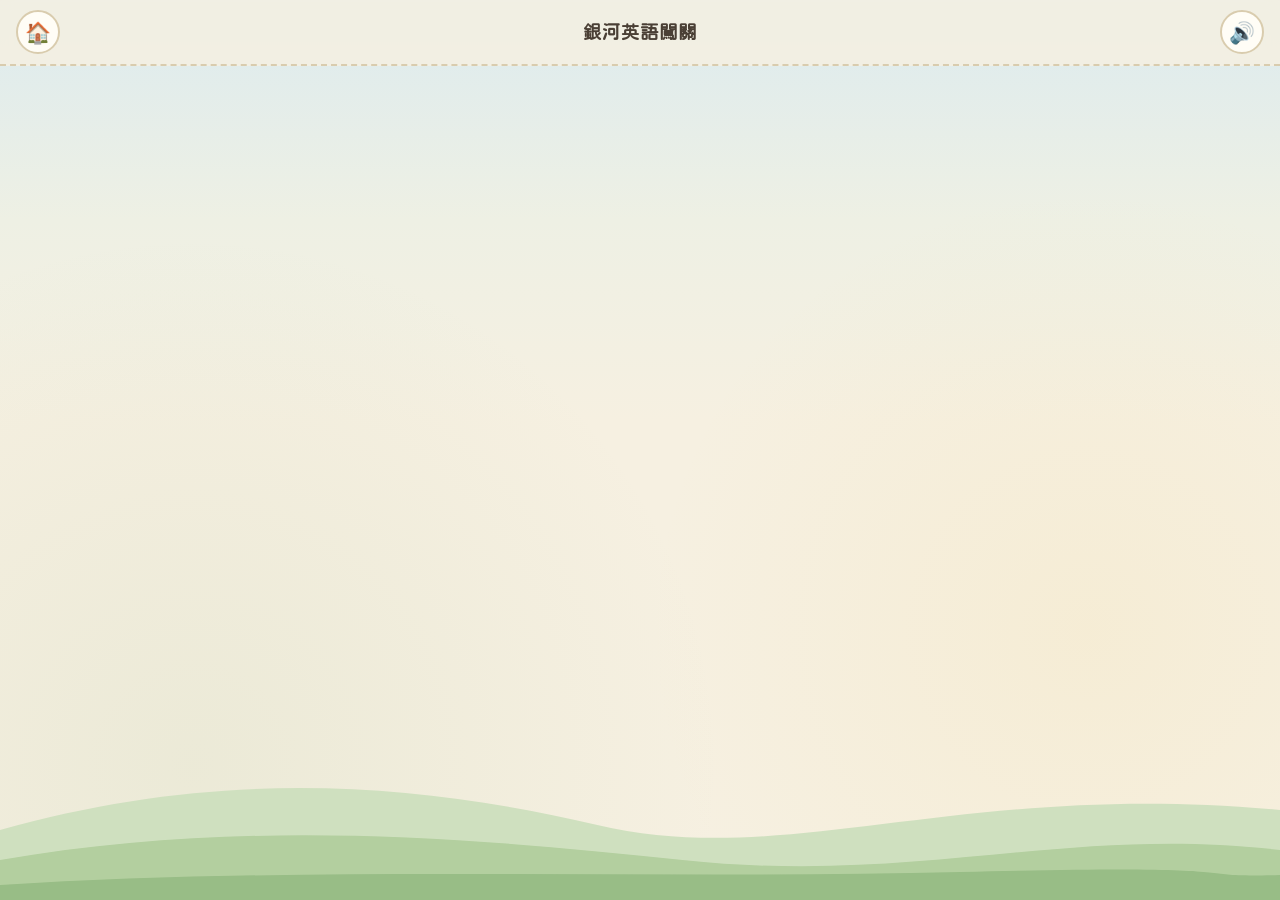
==== classic.html @ 451471b9 "Replace main game with Word Hero RPG; keep old game as classic.html Co-Authored-By: Claude Opus 5.5 " ====
<!doctype html>
<html lang="zh-Hant">
<head>
  <meta charset="utf-8">
  <meta name="viewport" content="width=device-width, initial-scale=1, user-scalable=no">
  <title>銀河英語闖關</title>
  <link rel="preconnect" href="https://fonts.googleapis.com">
  <link rel="preconnect" href="https://fonts.gstatic.com" crossorigin>
  <link rel="stylesheet" href="https://fonts.googleapis.com/css2?family=Huninn&display=swap">
  <link rel="stylesheet" href="css/style.css">
</head>
<body>
  <div id="scenery" aria-hidden="true">
    <svg class="hills" viewBox="0 0 1200 160" preserveAspectRatio="none">
      <path d="M0 90 C 200 30, 380 40, 560 85 S 900 40, 1200 70 L1200 160 L0 160Z" fill="#cfe0bf"/>
      <path d="M0 120 C 220 80, 420 95, 640 120 S 1000 85, 1200 110 L1200 160 L0 160Z" fill="#b3cf9f"/>
      <path d="M0 145 C 300 125, 600 140, 900 132 S 1100 138, 1200 135 L1200 160 L0 160Z" fill="#98bd86"/>
    </svg>
  </div>

  <header class="topbar">
    <button id="btn-home" class="icon-btn" title="回首頁">🏠</button>
    <div id="top-title">銀河英語闖關</div>
    <div class="top-right">
      <span id="timer" class="timer hidden">0:00</span>
      <button id="btn-sound" class="icon-btn" title="聲音開關">🔊</button>
    </div>
  </header>

  <main id="app"></main>
  <div id="toast" class="toast hidden"></div>

  <script src="js/data.js"></script>
  <script src="js/game.js"></script>
<script src="https://kuog88.github.io/home-button.js" defer></script>
</body>
</html>
---- css/style.css ----
/* 清新手繪風：米白紙張底、天空、草原、水彩色 */
:root {
  --paper: #f6f0e1;
  --paper-deep: #ece2c9;
  --card: #fffdf6;
  --ink: #4a3f35;
  --muted: #8a7d6b;
  --line: #d9ccae;
  --moss: #8fb27f;
  --moss-dark: #6b8f5e;
  --sky: #a9cfe0;
  --sky-dark: #7aa9c0;
  --sun: #f2cd6b;
  --sun-dark: #cfa646;
  --rose: #e8a294;
  --rose-dark: #c77d70;
  --good: #bfe0b4;
  --bad: #f5c8bf;
  /* NYT Crossword 式格子，換成柔和配色 */
  --cell-active: #f7dc86;
  --cell-word: #dcece2;
  --cell-border: #4a3f35;
  --radius: 24px;
  --shadow: 0 6px 0 var(--paper-deep), 0 10px 24px rgba(110, 90, 60, .12);
}

* { box-sizing: border-box; -webkit-tap-highlight-color: transparent; }

html, body { margin: 0; min-height: 100%; }

body {
  font-family: "Huninn", "Noto Sans TC", "Microsoft JhengHei", "PingFang TC", system-ui, sans-serif;
  color: var(--ink);
  background:
    radial-gradient(circle at 15% 85%, rgba(143, 178, 127, .10), transparent 40%),
    radial-gradient(circle at 85% 70%, rgba(242, 205, 107, .10), transparent 35%),
    linear-gradient(180deg, #dcebef 0, #eef0e4 220px, var(--paper) 420px);
  background-color: var(--paper);
  background-attachment: fixed;
  overflow-x: hidden;
  user-select: none;
}

button { font-family: inherit; cursor: pointer; border: none; color: inherit; }

.hidden { display: none !important; }

/* ---------- 背景：飄動的雲與遠方草原 ---------- */
#scenery { position: fixed; inset: 0; pointer-events: none; z-index: 0; overflow: hidden; }
.cloud {
  position: absolute; width: 120px; height: 38px; border-radius: 40px;
  background: #fff; opacity: .9;
  box-shadow: 0 4px 0 rgba(169, 207, 224, .35);
  animation: drift linear infinite;
}
.cloud::before, .cloud::after {
  content: ""; position: absolute; background: #fff; border-radius: 50%;
}
.cloud::before { width: 54px; height: 54px; top: -26px; left: 18px; }
.cloud::after { width: 40px; height: 40px; top: -18px; left: 60px; }
@keyframes drift { from { transform: translateX(-200px); } to { transform: translateX(110vw); } }

.hills { position: absolute; left: 0; right: 0; bottom: 0; width: 100%; height: 160px; }

/* ---------- 上方列 ---------- */
.topbar {
  position: sticky; top: 0; z-index: 10;
  display: flex; align-items: center; justify-content: space-between; gap: 8px;
  padding: 10px 16px;
  background: rgba(246, 240, 225, .82); backdrop-filter: blur(6px);
  border-bottom: 2px dashed var(--line);
}
#top-title { font-weight: 800; font-size: 1.15rem; letter-spacing: 1px; text-align: center; flex: 1; }
.top-right { display: flex; align-items: center; gap: 8px; }
.icon-btn {
  width: 44px; height: 44px; border-radius: 50%; font-size: 1.3rem;
  background: var(--card); border: 2px solid var(--line); transition: transform .15s;
}
.icon-btn:active { transform: scale(.9); }
.timer {
  font-family: Georgia, "Times New Roman", serif; font-weight: 700; font-size: 1.05rem;
  background: var(--card); border: 2px solid var(--line); padding: 5px 12px; border-radius: 999px;
}

main {
  position: relative; z-index: 1;
  max-width: 760px; margin: 0 auto; padding: 18px 16px 170px;
}

/* ---------- 首頁 ---------- */
.home { text-align: center; position: relative; padding-top: 8px; }
.mascot {
  font-size: 5rem; display: inline-block; background: none; padding: 0;
  animation: float 3.4s infinite ease-in-out;
}
@keyframes float { 0%, 100% { transform: translateY(0) rotate(-2deg); } 50% { transform: translateY(-10px) rotate(2deg); } }
.home h1 {
  font-size: 2.1rem; margin: 6px 0 4px; color: var(--moss-dark); letter-spacing: 2px;
}
.home .sub { color: var(--muted); margin: 0 0 22px; }

.sticker {
  position: absolute; font-size: 2.2rem; background: none; padding: 0; z-index: 2;
  filter: drop-shadow(0 3px 2px rgba(110, 90, 60, .18));
}
.sticker.s1 { top: 0; left: 4%; }
.sticker.s2 { top: 10px; right: 6%; }
.sticker.s3 { top: 120px; left: 0; }
.sticker.s4 { top: 130px; right: 0; }

.bounce { animation: bounce .5s; }
@keyframes bounce {
  0% { transform: scale(1); } 30% { transform: scale(1.3) rotate(-8deg); }
  60% { transform: scale(.92) rotate(6deg); } 100% { transform: scale(1); }
}

.mode-grid { display: grid; grid-template-columns: 1fr 1fr; gap: 16px; }
@media (max-width: 520px) { .mode-grid { grid-template-columns: 1fr; } }

.mode-card {
  display: flex; flex-direction: column; align-items: center; gap: 6px;
  padding: 22px 16px; border-radius: var(--radius);
  background: var(--card); border: 2px solid var(--line); box-shadow: var(--shadow);
  transition: transform .15s;
}
.mode-card:active { transform: translateY(4px); }
.mode-card.vocab { background: linear-gradient(170deg, #fff8e4, #f3ecd4); }
.mode-card.sentence { background: linear-gradient(170deg, #eef6f3, #e3eedf); }
.mode-icon { font-size: 3.4rem; }
.mode-card b { font-size: 1.4rem; }
.mode-card small { color: var(--muted); font-size: .9rem; }
.mode-prog {
  margin-top: 6px; font-size: .85rem; font-weight: 700;
  background: var(--paper); border: 1.5px dashed var(--line); padding: 4px 12px; border-radius: 999px;
}

.big-btn {
  display: inline-flex; align-items: center; justify-content: center; gap: 8px;
  padding: 13px 24px; border-radius: 999px; font-size: 1.1rem; font-weight: 800;
  background: var(--sun); box-shadow: 0 5px 0 var(--sun-dark);
  transition: transform .1s;
}
.big-btn:active { transform: translateY(3px); box-shadow: 0 2px 0 var(--sun-dark); }
.big-btn.pink { background: var(--rose); color: #fff; box-shadow: 0 5px 0 var(--rose-dark); }
.big-btn.blue { background: var(--sky); box-shadow: 0 5px 0 var(--sky-dark); }
.big-btn.green { background: var(--moss); color: #fff; box-shadow: 0 5px 0 var(--moss-dark); }
.big-btn.ghost { background: var(--card); border: 2px solid var(--line); box-shadow: 0 5px 0 var(--line); }
.continue { margin: 0 0 22px; }

.rpg-entry { margin-top: 22px; text-decoration: none; }

.reset-link {
  display: block; margin: 28px auto 0; background: none; color: var(--muted); font-size: .85rem; text-decoration: underline;
}

/* ---------- 地圖 ---------- */
.map-head { display: flex; gap: 8px; justify-content: center; margin-bottom: 18px; }
.tab {
  padding: 9px 18px; border-radius: 999px; font-weight: 800; font-size: 1rem;
  background: var(--card); border: 2px solid var(--line);
}
.tab.on { background: var(--moss); border-color: var(--moss-dark); color: #fff; }

.planet-grid { display: grid; grid-template-columns: repeat(auto-fill, minmax(140px, 1fr)); gap: 14px; }
.planet {
  position: relative; display: flex; flex-direction: column; align-items: center; gap: 2px;
  padding: 16px 8px 12px; border-radius: var(--radius);
  background: var(--card); border: 2px solid var(--line); box-shadow: var(--shadow); transition: transform .15s;
}
.planet:active { transform: translateY(3px); }
.planet .orb {
  width: 64px; height: 64px; border-radius: 50%; display: grid; place-items: center;
  font-size: 2rem; box-shadow: inset -6px -6px 0 rgba(74, 63, 53, .08), 0 0 0 4px rgba(255,255,255,.7);
}
.planet .lv { font-size: .8rem; color: var(--muted); font-weight: 700; margin-top: 6px; }
.planet .nm { font-weight: 800; font-size: 1.05rem; }
.planet .st { color: var(--sun-dark); letter-spacing: 2px; font-size: 1rem; min-height: 1.2em; }
.planet.locked { opacity: .55; filter: grayscale(.7); }
.planet.locked .orb::after { content: "🔒"; position: absolute; font-size: 1.4rem; top: 10px; right: 12px; }
.planet.current { border-color: var(--moss); animation: pulse 1.8s infinite; }
@keyframes pulse {
  0%, 100% { box-shadow: var(--shadow), 0 0 0 0 rgba(143, 178, 127, .55); }
  50% { box-shadow: var(--shadow), 0 0 0 8px rgba(143, 178, 127, 0); }
}

/* ---------- 關卡共用 ---------- */
.dots { display: flex; justify-content: center; gap: 8px; margin: 4px 0 16px; }
.dot { width: 14px; height: 14px; border-radius: 50%; background: var(--paper-deep); border: 2px solid var(--line); }
.dot.done { background: var(--moss); border-color: var(--moss-dark); }
.dot.now { background: var(--sun); border-color: var(--sun-dark); transform: scale(1.3); }

.panel {
  background: var(--card); border: 2px solid var(--line); border-radius: var(--radius);
  padding: 22px 18px; box-shadow: var(--shadow); text-align: center;
}

.actions { display: flex; flex-wrap: wrap; justify-content: center; gap: 12px; margin-top: 20px; }

/* ---------- 單字卡 ---------- */
.word-card { animation: flipIn .55s ease-out; position: relative; overflow: hidden; }
.word-card::before {
  content: ""; position: absolute; inset: 0 0 auto 0; height: 10px; background: var(--accent, var(--moss));
}
@keyframes flipIn {
  from { transform: perspective(800px) rotateY(90deg); opacity: 0; }
  to { transform: perspective(800px) rotateY(0); opacity: 1; }
}
.emoji-btn { font-size: 5rem; background: none; padding: 0; line-height: 1.1; }
.word-en { font-family: Georgia, "Times New Roman", serif; font-size: 3rem; font-weight: 700; letter-spacing: 2px; margin: 4px 0; }
.word-zh { font-size: 1.6rem; font-weight: 800; color: var(--moss-dark); }
.homo {
  display: inline-flex; align-items: center; gap: 8px; flex-wrap: wrap; justify-content: center;
  margin-top: 16px; padding: 12px 18px; border-radius: 16px;
  background: #fbf3d9; border: 2px dashed var(--sun-dark); font-size: 1.15rem;
}
.homo .tag { background: var(--sun-dark); color: #fff; border-radius: 8px; padding: 2px 8px; font-size: .85rem; font-weight: 800; }
.homo b { font-size: 1.35rem; }
.mini-btn {
  background: var(--paper); border: 1.5px solid var(--line); border-radius: 999px;
  padding: 6px 12px; font-size: 1rem; font-weight: 700;
}

/* ---------- 拼字格子 (NYT Crossword 式) ---------- */
.clue-bar {
  display: flex; align-items: center; gap: 10px; text-align: left;
  background: var(--cell-word); border-radius: 12px; padding: 10px 14px; margin-bottom: 18px;
  font-size: 1.15rem;
}
.clue-num { font-family: Georgia, serif; font-weight: 700; }
.clue-emoji { font-size: 2rem; }
.clue-bar small { color: var(--muted); margin-left: auto; white-space: nowrap; }

.grid {
  --cell: min(58px, calc((100vw - 80px) / var(--n)));
  display: inline-grid; grid-auto-flow: column; grid-auto-columns: var(--cell);
  border: 3px solid var(--cell-border); background: var(--cell-border); gap: 2px; border-radius: 6px; overflow: hidden;
}
.cell {
  position: relative; width: var(--cell); height: var(--cell);
  display: grid; place-items: center;
  font-family: Georgia, "Times New Roman", serif; font-size: calc(var(--cell) * .58); font-weight: 700;
  color: var(--ink); background: var(--cell-word); padding: 0;
}
.cell .num { position: absolute; top: 2px; left: 4px; font-size: calc(var(--cell) * .2); font-weight: 400; }
.cell.active { background: var(--cell-active); }
.cell.locked { color: #3f7fa0; }
.cell.hinted { color: var(--rose-dark); }
.cell.ok { background: var(--good); }
.cell.bad { background: var(--bad); }
.grid.shake { animation: shake .4s; }
@keyframes shake {
  0%, 100% { transform: translateX(0); } 20%, 60% { transform: translateX(-8px); } 40%, 80% { transform: translateX(8px); }
}

.tiles { display: flex; flex-wrap: wrap; justify-content: center; gap: 10px; margin-top: 22px; min-height: 60px; }
.tile {
  width: 56px; height: 56px; border-radius: 50%;
  font-family: Georgia, serif; font-size: 1.6rem; font-weight: 700;
  border: 2px solid rgba(74, 63, 53, .15);
  box-shadow: 0 4px 0 rgba(74, 63, 53, .18); transition: transform .12s;
  animation: popIn .35s backwards;
}
.tile:active { transform: scale(.88); }
.tile.used { visibility: hidden; }
.tile:nth-child(5n+1) { background: #f4c6b8; }
.tile:nth-child(5n+2) { background: #c6dfe9; }
.tile:nth-child(5n+3) { background: #f5dd9c; }
.tile:nth-child(5n+4) { background: #cfe2c1; }
.tile:nth-child(5n+5) { background: #dcd0e8; }
@keyframes popIn { from { transform: scale(0); } to { transform: scale(1); } }

/* ---------- 複習關：掉落字母 ---------- */
.rush-top { padding: 14px; }
.rush-top .clue-bar { margin-bottom: 12px; }
.rush-zh { font-size: 1.5rem; }
.rush-board {
  position: relative; margin: 14px auto 0; overflow: hidden; touch-action: none;
  border: 3px solid var(--ink); border-radius: 14px;
  background:
    linear-gradient(rgba(74, 63, 53, .05) 1px, transparent 1px) 0 0 / var(--cell) var(--cell),
    linear-gradient(90deg, rgba(74, 63, 53, .05) 1px, transparent 1px) 0 0 / var(--cell) var(--cell),
    var(--card);
}
.rush-board.shake { animation: shake .4s; }
.midline {
  position: absolute; left: 0; right: 0; border-top: 3px dashed var(--rose-dark); z-index: 1; pointer-events: none;
}
.midline span {
  position: absolute; right: 6px; top: -22px; font-size: .75rem; font-weight: 700; color: var(--rose-dark);
  background: var(--card); padding: 0 6px; border-radius: 6px;
}
.fall {
  position: absolute; z-index: 2; width: calc(var(--cell) - 4px); height: calc(var(--cell) - 4px); margin: 2px;
  border-radius: 12px; border: 2px solid rgba(74, 63, 53, .2); padding: 0;
  font-family: Georgia, serif; font-weight: 700; font-size: calc(var(--cell) * .55); color: var(--ink);
  box-shadow: 0 3px 0 rgba(74, 63, 53, .18);
}
.fall.landed { transition: top .2s; filter: saturate(.75); }
.fall.got { animation: got .35s forwards; pointer-events: none; }
.fall.pop { animation: fadeOut .35s forwards; pointer-events: none; }
.fall.nope { animation: shake .35s; border-color: var(--rose-dark); }
@keyframes got { to { transform: scale(1.6) translateY(-20px); opacity: 0; } }
@keyframes fadeOut { to { transform: scale(.3); opacity: 0; } }
.rush-tip { text-align: center; color: var(--muted); margin: 10px 0 0; font-weight: 700; }
.garbage {
  position: absolute; left: 0; right: 0; bottom: 0; height: 0; z-index: 1; transition: height .25s;
  background: repeating-linear-gradient(45deg, #cdbfa3 0 10px, #bfae8e 10px 20px);
  box-shadow: inset 0 3px 0 rgba(74, 63, 53, .25);
}
.fall.nope-out { animation: nopeOut .35s forwards; pointer-events: none; border-color: var(--rose-dark); }
@keyframes nopeOut { to { transform: translateY(40px) scale(.5); opacity: 0; } }
.review-list {
  list-style: none; padding: 0; margin: 14px 0 0; text-align: left;
  display: flex; flex-direction: column; gap: 10px;
}
.review-list li {
  display: flex; align-items: center; justify-content: space-between; gap: 10px; flex-wrap: wrap;
  background: #fbf3d9; border: 2px dashed var(--sun-dark); border-radius: 14px; padding: 10px 14px;
}
.review-list b { font-family: Georgia, serif; }

/* ---------- 句型 ---------- */
.q-card { animation: flipIn .5s ease-out; }
.q-emoji { font-size: 3.2rem; background: none; padding: 0; }
.q-en { font-family: Georgia, "Times New Roman", serif; font-size: 2.2rem; font-weight: 700; margin: 6px 0; }
.q-zh { color: var(--moss-dark); font-weight: 700; font-size: 1.2rem; min-height: 1.5em; }

.options { display: flex; flex-direction: column; gap: 12px; margin-top: 18px; }
.opt {
  display: flex; align-items: center; gap: 14px; text-align: left;
  padding: 14px 18px; border-radius: 18px; background: var(--card); border: 2px solid var(--line);
  box-shadow: 0 5px 0 var(--paper-deep); transition: transform .12s; animation: popIn .35s backwards;
}
.opt:nth-child(2) { animation-delay: .08s; }
.opt:nth-child(3) { animation-delay: .16s; }
.opt:active { transform: translateY(3px); }
.opt .letter {
  flex: none; width: 40px; height: 40px; border-radius: 50%; display: grid; place-items: center;
  font-weight: 800; background: var(--paper); border: 2px solid var(--line); font-size: 1.1rem;
}
.opt .txt { display: flex; flex-direction: column; }
.opt .en { font-family: Georgia, serif; font-size: 1.3rem; font-weight: 700; }
.opt .zh { color: var(--muted); font-size: .95rem; margin-top: 2px; }
.opt.right { background: var(--good); border-color: var(--moss); }
.opt.right .letter { background: var(--moss); border-color: var(--moss-dark); color: #fff; }
.opt.wrong { background: var(--bad); opacity: .7; animation: shake .4s; }
.opt.wrong .letter { background: var(--rose); border-color: var(--rose-dark); color: #fff; }
.opt:disabled { cursor: default; }

/* ---------- 過關 ---------- */
.result { animation: flipIn .5s; }
.result .big-emoji { font-size: 5rem; }
.result h2 { margin: 6px 0; font-size: 1.8rem; color: var(--moss-dark); }
.result .stars { font-size: 3rem; letter-spacing: 6px; color: var(--sun); text-shadow: 0 2px 0 var(--sun-dark); }
.result .stars .off { color: var(--paper-deep); text-shadow: none; }
.result p { color: var(--muted); margin: 6px 0; }

/* ---------- 插圖 ---------- */
.mascot img {
  width: 150px; height: 150px; border-radius: 50%; object-fit: cover; display: block;
  border: 4px solid var(--card); box-shadow: var(--shadow);
}
.mode-img {
  width: 120px; height: 120px; border-radius: 22px; object-fit: cover;
  border: 3px solid var(--card); box-shadow: 0 4px 10px rgba(110, 90, 60, .15);
}
.planet .orb { position: relative; overflow: hidden; }
.planet .orb img { width: 100%; height: 100%; object-fit: cover; }
.planet.locked .orb::after { z-index: 1; }
.result-img {
  width: 200px; height: 200px; border-radius: 28px; object-fit: cover;
  border: 4px solid var(--card); box-shadow: var(--shadow);
}

/* ---------- 過關動畫：手機、電腦都置中且自動縮放 ---------- */
.clear-video {
  position: fixed; inset: 0; z-index: 60; display: grid; place-items: center; padding: 16px;
  background: rgba(74, 63, 53, .55); backdrop-filter: blur(4px); animation: fadeIn .25s;
}
.clear-video-box {
  position: relative;
  width: min(92vw, 78vh, 640px); aspect-ratio: 1 / 1;
  border-radius: 28px; overflow: hidden; background: var(--card);
  border: 5px solid var(--card); box-shadow: 0 16px 40px rgba(0, 0, 0, .3);
  animation: popIn .35s ease-out;
}
.clear-video video { width: 100%; height: 100%; object-fit: cover; display: block; }
.skip-btn {
  position: absolute; right: 12px; bottom: 12px; padding: 8px 14px; border-radius: 999px;
  background: rgba(255, 253, 246, .9); font-weight: 800; font-size: .95rem;
}
@keyframes fadeIn { from { opacity: 0; } to { opacity: 1; } }

/* ---------- 提示訊息 ---------- */
.toast {
  position: fixed; left: 50%; top: 40%; transform: translate(-50%, -50%); z-index: 50;
  background: var(--card); border: 3px solid var(--moss); color: var(--moss-dark);
  font-weight: 800; font-size: 1.7rem;
  padding: 14px 30px; border-radius: 22px; box-shadow: var(--shadow);
  animation: bounce .5s; pointer-events: none; white-space: nowrap;
}

@media (max-width: 520px) {
  .word-en { font-size: 2.4rem; }
  .q-en { font-size: 1.7rem; }
  .emoji-btn { font-size: 4rem; }
  .tile { width: 50px; height: 50px; }
}
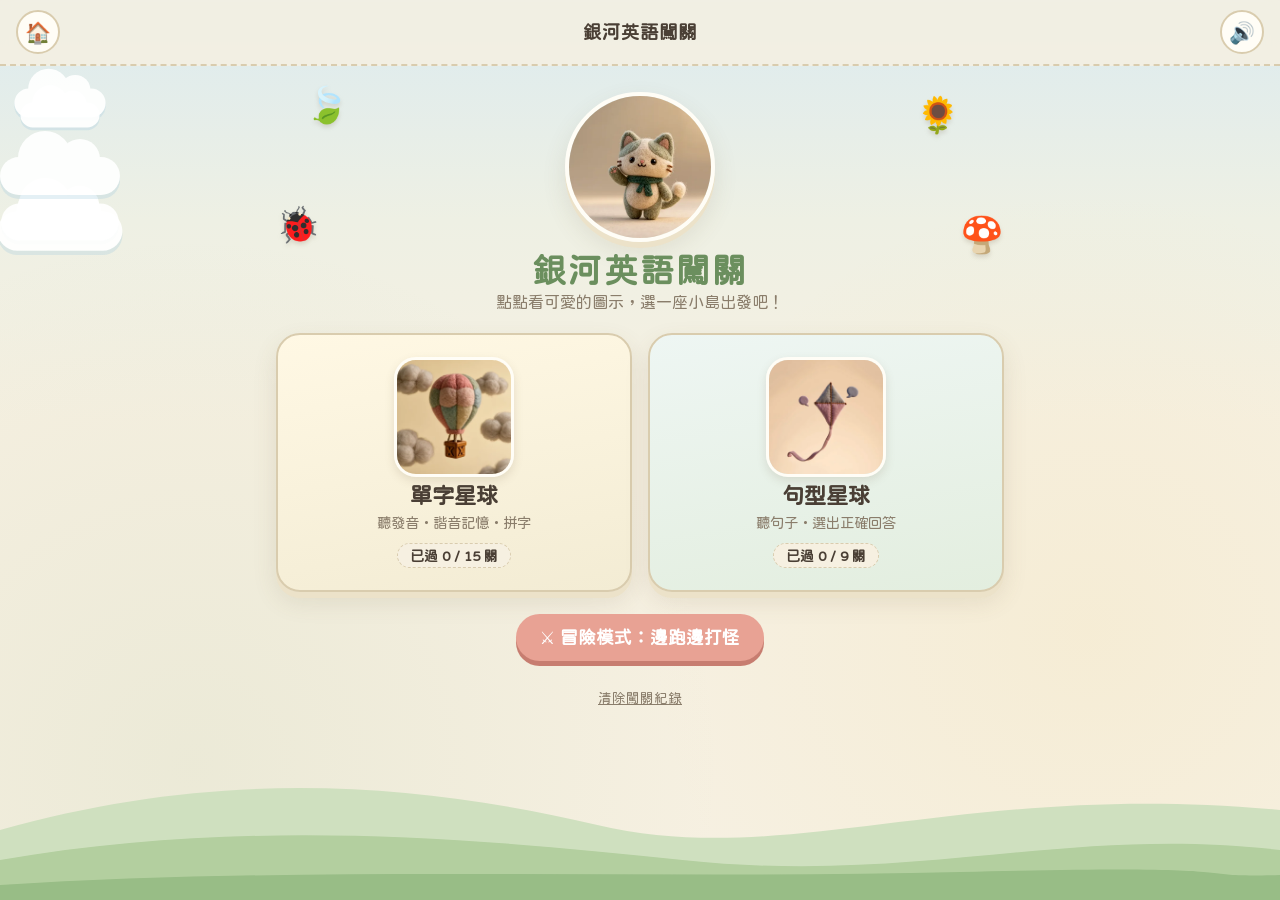
==== commit 86acf4f1: "Merge RPG adventure mode; point it and core.js at classic.html Co-Authored-By: Claude Opus 5.5 <nore" ====
--- a/classic.html
+++ b/classic.html
@@ -31,6 +31,7 @@
   <div id="toast" class="toast hidden"></div>
 
   <script src="js/data.js"></script>
+  <script src="js/core.js"></script>
   <script src="js/game.js"></script>
 <script src="https://kuog88.github.io/home-button.js" defer></script>
 </body>
